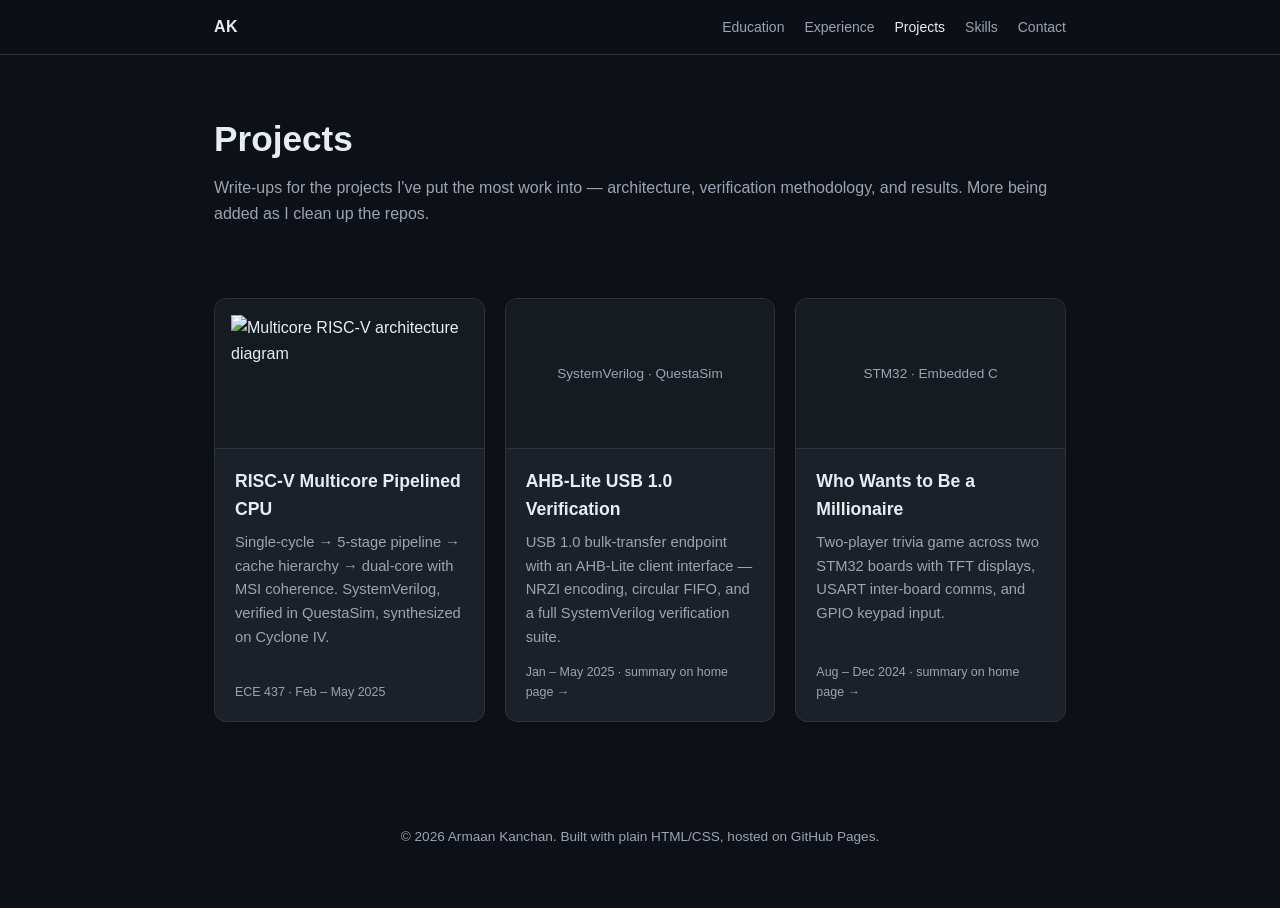
==== projects/index.html @ b57dfb1b "Add files via upload" ====
<!DOCTYPE html>
<html lang="en">
<head>
<meta charset="UTF-8">
<meta name="viewport" content="width=device-width, initial-scale=1.0">
<title>Projects — Armaan Kanchan</title>
<meta name="description" content="Project write-ups by Armaan Kanchan — RISC-V CPU design, USB verification, embedded systems.">
<link rel="stylesheet" href="../assets/css/site.css">
</head>
<body>

<header class="nav">
  <div class="nav-inner">
    <a href="../" class="brand" style="color:inherit;">AK</a>
    <nav class="nav-links">
      <a href="../#education">Education</a>
      <a href="../#experience">Experience</a>
      <a href="./" class="active">Projects</a>
      <a href="../#skills">Skills</a>
      <a href="../#contact">Contact</a>
    </nav>
  </div>
</header>

<div class="page-header">
  <h1>Projects</h1>
  <p>Write-ups for the projects I've put the most work into — architecture, verification methodology, and results. More being added as I clean up the repos.</p>
</div>

<section>
  <div class="projects-grid">

    <div class="project-card">
      <a class="project-card-link" href="riscv-multicore-cpu/">
        <div class="thumb"><img src="riscv-multicore-cpu/figs/fig1-multicore-arch.png" alt="Multicore RISC-V architecture diagram"></div>
        <div class="body">
          <h3>RISC-V Multicore Pipelined CPU</h3>
          <p>Single-cycle → 5-stage pipeline → cache hierarchy → dual-core with MSI coherence. SystemVerilog, verified in QuestaSim, synthesized on Cyclone IV.</p>
          <div class="meta">ECE 437 · Feb – May 2025</div>
        </div>
      </a>
    </div>

    <div class="project-card">
      <a class="project-card-link" href="../#projects">
        <div class="thumb" style="color:var(--text-dim);font-size:0.85rem;">SystemVerilog · QuestaSim</div>
        <div class="body">
          <h3>AHB-Lite USB 1.0 Verification</h3>
          <p>USB 1.0 bulk-transfer endpoint with an AHB-Lite client interface — NRZI encoding, circular FIFO, and a full SystemVerilog verification suite.</p>
          <div class="meta">Jan – May 2025 · summary on home page →</div>
        </div>
      </a>
    </div>

    <div class="project-card">
      <a class="project-card-link" href="../#projects">
        <div class="thumb" style="color:var(--text-dim);font-size:0.85rem;">STM32 · Embedded C</div>
        <div class="body">
          <h3>Who Wants to Be a Millionaire</h3>
          <p>Two-player trivia game across two STM32 boards with TFT displays, USART inter-board comms, and GPIO keypad input.</p>
          <div class="meta">Aug – Dec 2024 · summary on home page →</div>
        </div>
      </a>
    </div>

  </div>
</section>

<footer>
  © <span id="year"></span> Armaan Kanchan. Built with plain HTML/CSS, hosted on GitHub Pages.
</footer>

<script>
  document.getElementById('year').textContent = new Date().getFullYear();
</script>

</body>
</html>
---- assets/css/site.css ----
:root{
  --bg:#0d1117;
  --bg-alt:#161b22;
  --card:#1c2129;
  --border:#2d333b;
  --text:#e6edf3;
  --text-dim:#9aa4b2;
  --accent:#4f8cff;
  --accent-soft:rgba(79,140,255,0.12);
  --max-w:900px;
  --max-w-article:820px;
}
*{box-sizing:border-box;}
html{scroll-behavior:smooth;}
body{
  margin:0;
  background:var(--bg);
  color:var(--text);
  font-family:-apple-system,BlinkMacSystemFont,"Segoe UI",Roboto,Helvetica,Arial,sans-serif;
  line-height:1.6;
}
a{color:var(--accent);text-decoration:none;}
a:hover{text-decoration:underline;}

header.nav{
  position:sticky;top:0;z-index:10;
  background:rgba(13,17,23,0.85);
  backdrop-filter:blur(8px);
  border-bottom:1px solid var(--border);
}
.nav-inner{
  max-width:var(--max-w);margin:0 auto;
  padding:14px 24px;
  display:flex;justify-content:space-between;align-items:center;
}
.nav-inner .brand{font-weight:700;letter-spacing:.5px;}
.nav-links{display:flex;gap:20px;font-size:14px;}
.nav-links a{color:var(--text-dim);}
.nav-links a:hover, .nav-links a.active{color:var(--text);}

section{
  max-width:var(--max-w);
  margin:0 auto;
  padding:64px 24px;
}

.hero{
  padding-top:96px;padding-bottom:56px;
  text-align:left;
}
.hero h1{
  font-size:2.6rem;margin:0 0 8px;
}
.hero .role{
  color:var(--accent);font-size:1.15rem;font-weight:600;margin-bottom:16px;
}
.hero p.lead{
  color:var(--text-dim);max-width:640px;font-size:1.05rem;
}
.contact-row{
  display:flex;flex-wrap:wrap;gap:14px;margin-top:24px;
}
.contact-row a{
  border:1px solid var(--border);
  padding:8px 16px;border-radius:8px;
  font-size:14px;color:var(--text);
}
.contact-row a:hover{background:var(--accent-soft);border-color:var(--accent);text-decoration:none;}

h2.section-title{
  font-size:1.5rem;
  margin-bottom:28px;
  display:flex;align-items:center;gap:12px;
}
h2.section-title::after{
  content:"";flex:1;height:1px;background:var(--border);
}

.card{
  background:var(--card);
  border:1px solid var(--border);
  border-radius:12px;
  padding:24px;
  margin-bottom:20px;
}
.card-head{
  display:flex;justify-content:space-between;flex-wrap:wrap;gap:6px;
  margin-bottom:6px;
}
.card-head h3{margin:0;font-size:1.05rem;}
.card-head .place{color:var(--text-dim);font-size:0.9rem;}
.card-head .dates{color:var(--text-dim);font-size:0.85rem;white-space:nowrap;}

.card-head-main{
  display:flex;align-items:center;gap:14px;
}
.logo-badge{
  flex:none;
  width:44px;height:44px;
  background:#fff;
  border-radius:10px;
  display:flex;align-items:center;justify-content:center;
  padding:6px;
  box-shadow:0 1px 3px rgba(0,0,0,0.4);
}
.logo-badge img{
  width:100%;height:100%;object-fit:contain;
}
.card ul{margin:10px 0 0;padding-left:20px;color:var(--text-dim);font-size:0.95rem;}
.card ul li{margin-bottom:6px;}

.tags{display:flex;flex-wrap:wrap;gap:8px;margin-top:12px;}
.tag{
  background:var(--accent-soft);
  color:var(--accent);
  font-size:0.78rem;
  padding:3px 10px;
  border-radius:999px;
  font-weight:600;
}

.project-links{margin-top:14px;display:flex;gap:14px;flex-wrap:wrap;font-size:0.9rem;}

.projects-grid{
  display:grid;
  grid-template-columns:repeat(auto-fit,minmax(260px,1fr));
  gap:20px;
}
.projects-grid .card{margin-bottom:0;display:flex;flex-direction:column;}

.placeholder-card{
  border:1px dashed var(--border);
  background:transparent;
}
.placeholder-card h3{color:var(--text-dim);}

.skills-grid{
  display:grid;
  grid-template-columns:repeat(auto-fit,minmax(220px,1fr));
  gap:20px;
}
.skills-grid .card{margin-bottom:0;}
.skills-grid h3{margin:0 0 12px;font-size:0.95rem;color:var(--text-dim);text-transform:uppercase;letter-spacing:.05em;}

footer{
  text-align:center;
  padding:40px 24px 60px;
  color:var(--text-dim);
  font-size:0.85rem;
}

@media (max-width:600px){
  .hero h1{font-size:2rem;}
  .nav-links{gap:12px;font-size:13px;}
}

/* ---------- Project listing page ---------- */
.page-header{
  max-width:var(--max-w);
  margin:0 auto;
  padding:56px 24px 8px;
}
.page-header h1{font-size:2.2rem;margin:0 0 8px;}
.page-header p{color:var(--text-dim);margin:0;}

.project-card{
  background:var(--card);
  border:1px solid var(--border);
  border-radius:12px;
  overflow:hidden;
  display:flex;flex-direction:column;
  transition:border-color .15s ease, transform .15s ease;
}
.project-card:hover{border-color:var(--accent);transform:translateY(-2px);}
.project-card a.project-card-link{color:inherit;text-decoration:none;display:flex;flex-direction:column;height:100%;}
.project-card .thumb{
  height:150px;
  background:var(--bg-alt);
  display:flex;align-items:center;justify-content:center;
  border-bottom:1px solid var(--border);
  overflow:hidden;
}
.project-card .thumb img{width:100%;height:100%;object-fit:contain;padding:16px;}
.project-card .body{padding:18px 20px;flex:1;display:flex;flex-direction:column;}
.project-card h3{margin:0 0 8px;font-size:1.1rem;}
.project-card p{margin:0;color:var(--text-dim);font-size:0.92rem;flex:1;}
.project-card .meta{margin-top:14px;font-size:0.78rem;color:var(--text-dim);}

/* ---------- Project detail / article page ---------- */
.article-header{
  max-width:var(--max-w-article);
  margin:0 auto;
  padding:56px 24px 0;
}
.breadcrumb{font-size:0.85rem;color:var(--text-dim);margin-bottom:18px;}
.breadcrumb a{color:var(--text-dim);}
.breadcrumb a:hover{color:var(--accent);}
.article-header h1{font-size:2.1rem;margin:0 0 10px;}
.article-header .subtitle{color:var(--accent);font-size:1.05rem;font-weight:600;margin-bottom:14px;}
.article-header .meta-row{
  display:flex;flex-wrap:wrap;gap:10px;
  color:var(--text-dim);font-size:0.85rem;
  margin-bottom:8px;
}
.article-header .meta-row span{
  border:1px solid var(--border);
  border-radius:999px;
  padding:3px 12px;
}

.article{
  max-width:var(--max-w-article);
  margin:0 auto;
  padding:24px 24px 80px;
}
.article h2{
  font-size:1.4rem;
  margin:48px 0 16px;
  padding-top:8px;
  border-top:1px solid var(--border);
}
.article h2:first-child{border-top:none;margin-top:0;}
.article h3{font-size:1.1rem;margin:28px 0 12px;color:var(--text);}
.article p{color:var(--text-dim);margin:0 0 16px;}
.article ul, .article ol{color:var(--text-dim);padding-left:22px;margin:0 0 16px;}
.article li{margin-bottom:8px;}
.article li a{color:var(--accent);}
.article strong{color:var(--text);}
.article code{
  background:var(--bg-alt);
  border:1px solid var(--border);
  border-radius:4px;
  padding:1px 6px;
  font-size:0.88em;
  color:var(--text);
}

.notice{
  background:var(--bg-alt);
  border:1px solid var(--border);
  border-left:3px solid var(--accent);
  border-radius:8px;
  padding:14px 18px;
  color:var(--text-dim);
  font-size:0.92rem;
  margin:0 0 28px;
}
.notice a{color:var(--accent);}

figure{margin:24px 0;}
figure img{
  width:100%;
  border-radius:8px;
  border:1px solid var(--border);
  background:#fff;
  display:block;
}
figcaption{
  text-align:center;
  color:var(--text-dim);
  font-size:0.85rem;
  margin-top:10px;
}

.table-wrap{overflow-x:auto;margin:0 0 24px;}
table{
  width:100%;
  border-collapse:collapse;
  font-size:0.88rem;
}
table caption{
  text-align:left;
  color:var(--text-dim);
  font-size:0.85rem;
  margin-bottom:8px;
  caption-side:top;
}
th, td{
  border:1px solid var(--border);
  padding:8px 12px;
  text-align:left;
  white-space:nowrap;
}
th{
  background:var(--bg-alt);
  color:var(--text);
  font-weight:600;
}
td{color:var(--text-dim);}
tr:nth-child(even) td{background:rgba(255,255,255,0.02);}

.stat-grid{
  display:grid;
  grid-template-columns:repeat(auto-fit,minmax(150px,1fr));
  gap:14px;
  margin:0 0 24px;
}
.stat{
  background:var(--card);
  border:1px solid var(--border);
  border-radius:10px;
  padding:16px;
}
.stat .num{font-size:1.4rem;font-weight:700;color:var(--accent);}
.stat .label{font-size:0.78rem;color:var(--text-dim);margin-top:4px;}

.module-table code{white-space:nowrap;}

.back-link{
  display:inline-block;
  margin:0 0 8px;
}
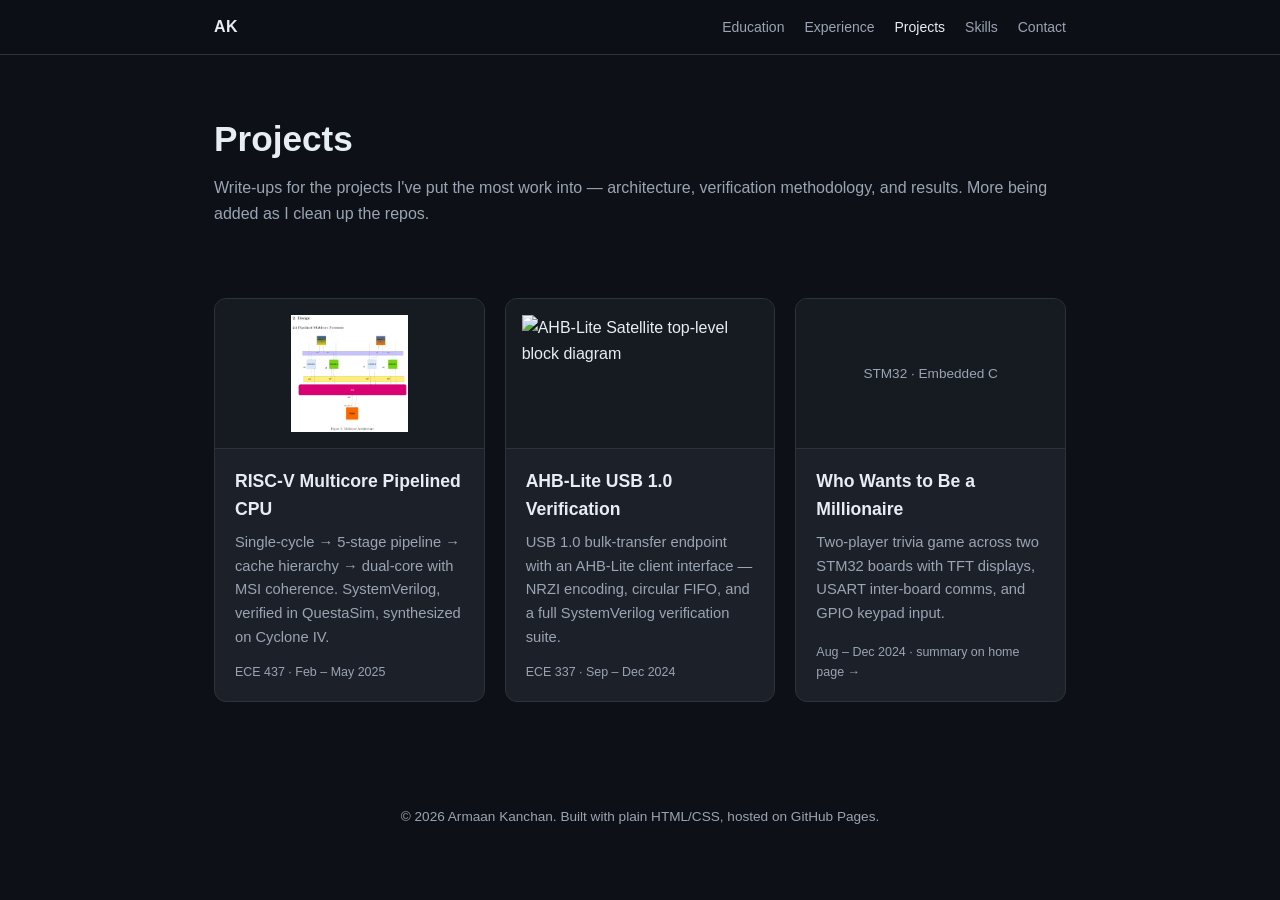
==== commit 6a64f741: "Add files via upload" ====
--- a/projects/index.html
+++ b/projects/index.html
@@ -42,12 +42,12 @@
     </div>
 
     <div class="project-card">
-      <a class="project-card-link" href="../#projects">
-        <div class="thumb" style="color:var(--text-dim);font-size:0.85rem;">SystemVerilog · QuestaSim</div>
+      <a class="project-card-link" href="ahb-lite-usb/">
+        <div class="thumb"><img src="ahb-lite-usb/figs/fig1-top-level.png" alt="AHB-Lite Satellite top-level block diagram"></div>
         <div class="body">
           <h3>AHB-Lite USB 1.0 Verification</h3>
           <p>USB 1.0 bulk-transfer endpoint with an AHB-Lite client interface — NRZI encoding, circular FIFO, and a full SystemVerilog verification suite.</p>
-          <div class="meta">Jan – May 2025 · summary on home page →</div>
+          <div class="meta">ECE 337 · Sep – Dec 2024</div>
         </div>
       </a>
     </div>
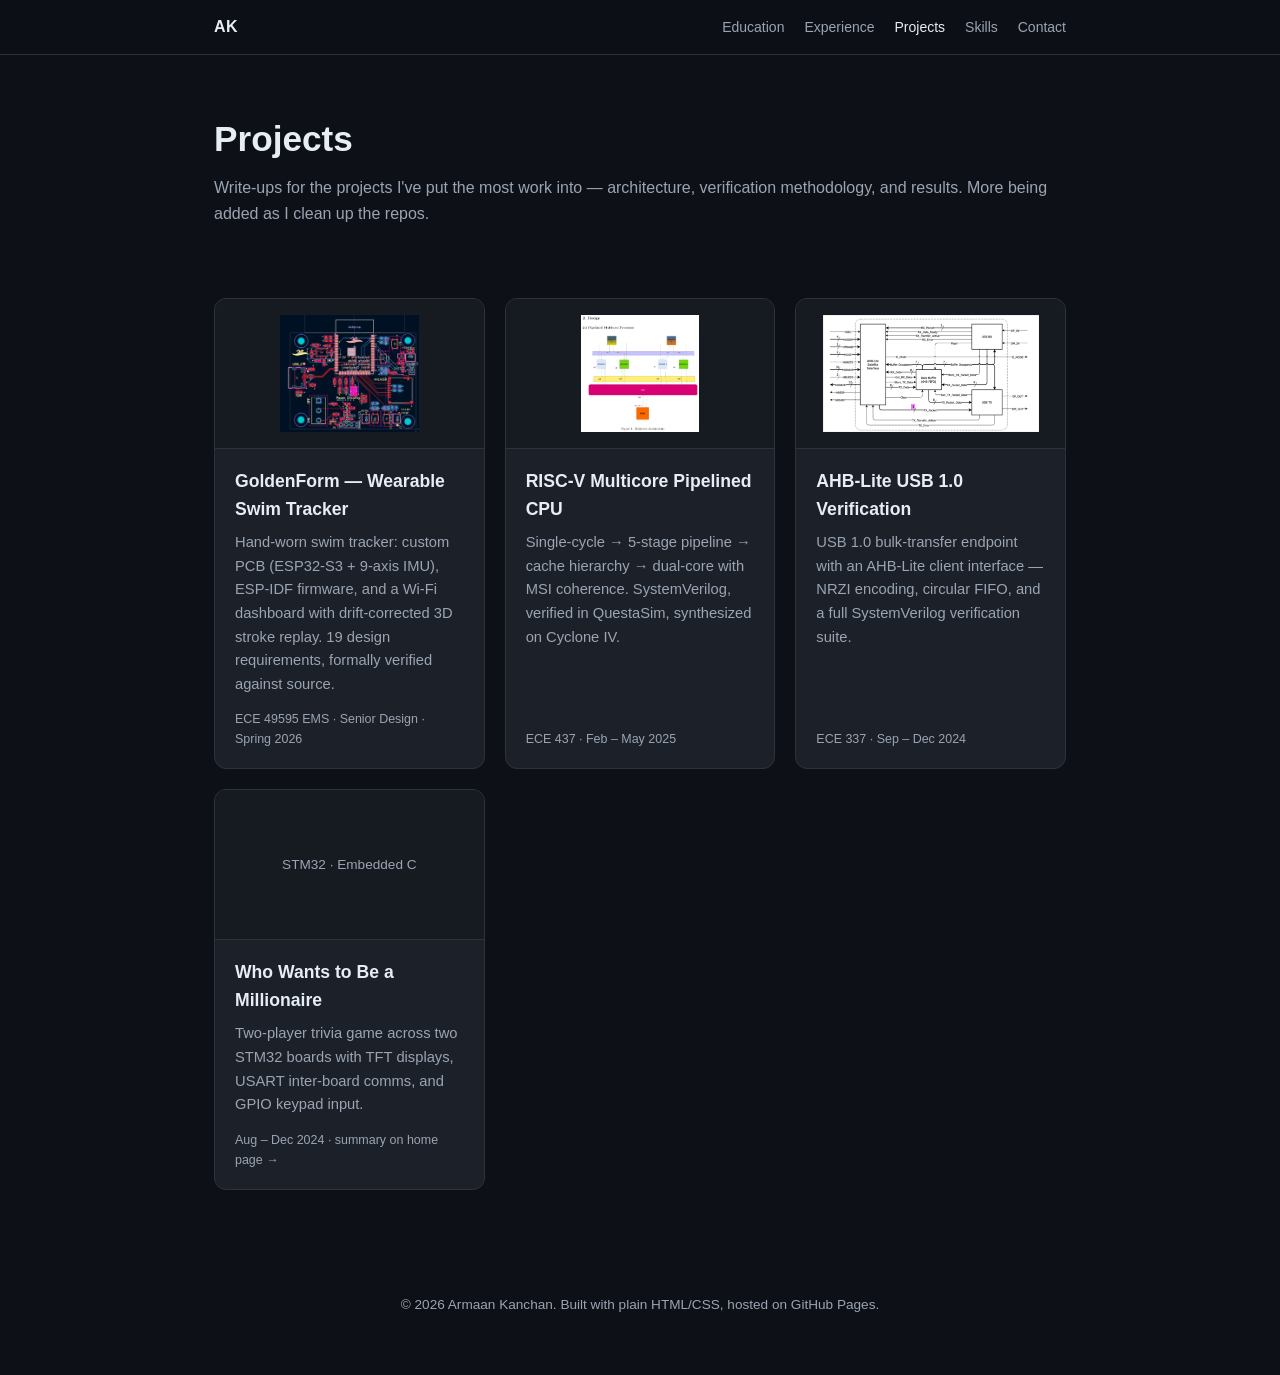
==== commit caaa23d7: "Add files via upload" ====
--- a/projects/index.html
+++ b/projects/index.html
@@ -29,6 +29,17 @@
 
 <section>
   <div class="projects-grid">
+
+    <div class="project-card">
+      <a class="project-card-link" href="goldenform-swim-tracker/">
+        <div class="thumb"><img src="goldenform-swim-tracker/figs/fig0b-pcb-layout.jpg" alt="GoldenForm custom PCB layout"></div>
+        <div class="body">
+          <h3>GoldenForm — Wearable Swim Tracker</h3>
+          <p>Hand-worn swim tracker: custom PCB (ESP32-S3 + 9-axis IMU), ESP-IDF firmware, and a Wi-Fi dashboard with drift-corrected 3D stroke replay. 19 design requirements, formally verified against source.</p>
+          <div class="meta">ECE 49595 EMS · Senior Design · Spring 2026</div>
+        </div>
+      </a>
+    </div>
 
     <div class="project-card">
       <a class="project-card-link" href="riscv-multicore-cpu/">
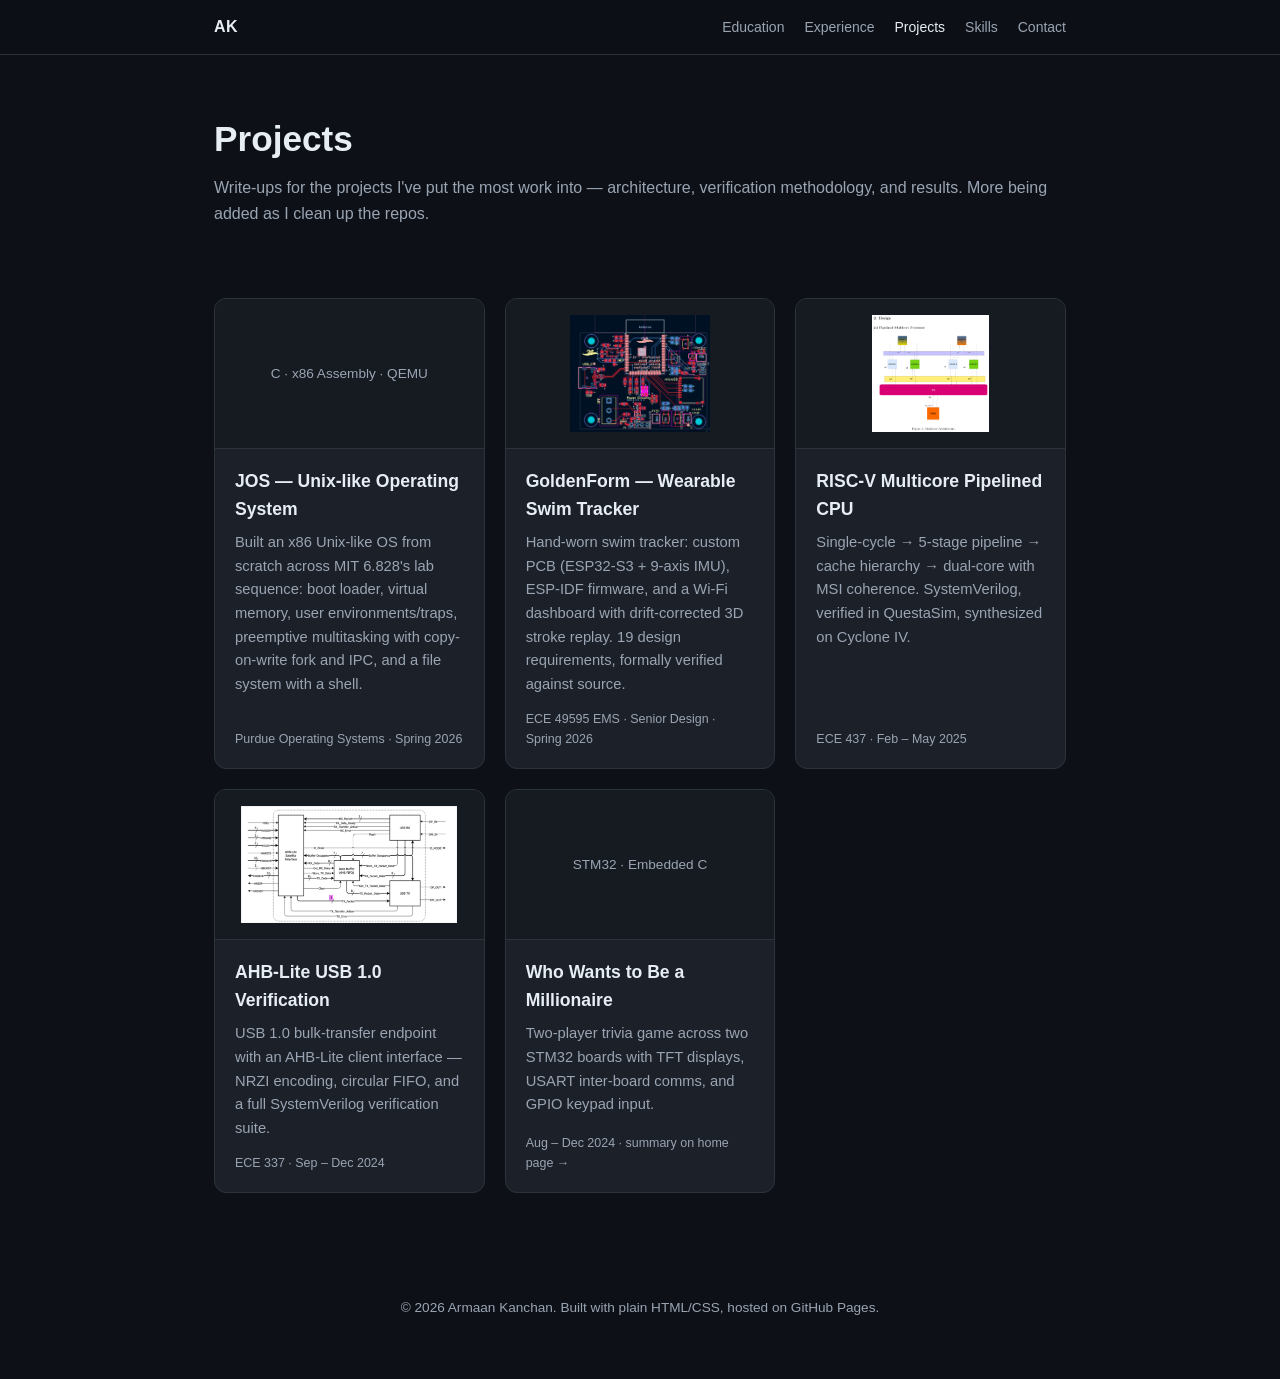
==== commit 024ff948: "Add files via upload" ====
--- a/projects/index.html
+++ b/projects/index.html
@@ -29,6 +29,17 @@
 
 <section>
   <div class="projects-grid">
+
+    <div class="project-card">
+      <a class="project-card-link" href="jos-operating-system/">
+        <div class="thumb" style="color:var(--text-dim);font-size:0.85rem;">C · x86 Assembly · QEMU</div>
+        <div class="body">
+          <h3>JOS — Unix-like Operating System</h3>
+          <p>Built an x86 Unix-like OS from scratch across MIT 6.828's lab sequence: boot loader, virtual memory, user environments/traps, preemptive multitasking with copy-on-write fork and IPC, and a file system with a shell.</p>
+          <div class="meta">Purdue Operating Systems · Spring 2026</div>
+        </div>
+      </a>
+    </div>
 
     <div class="project-card">
       <a class="project-card-link" href="goldenform-swim-tracker/">
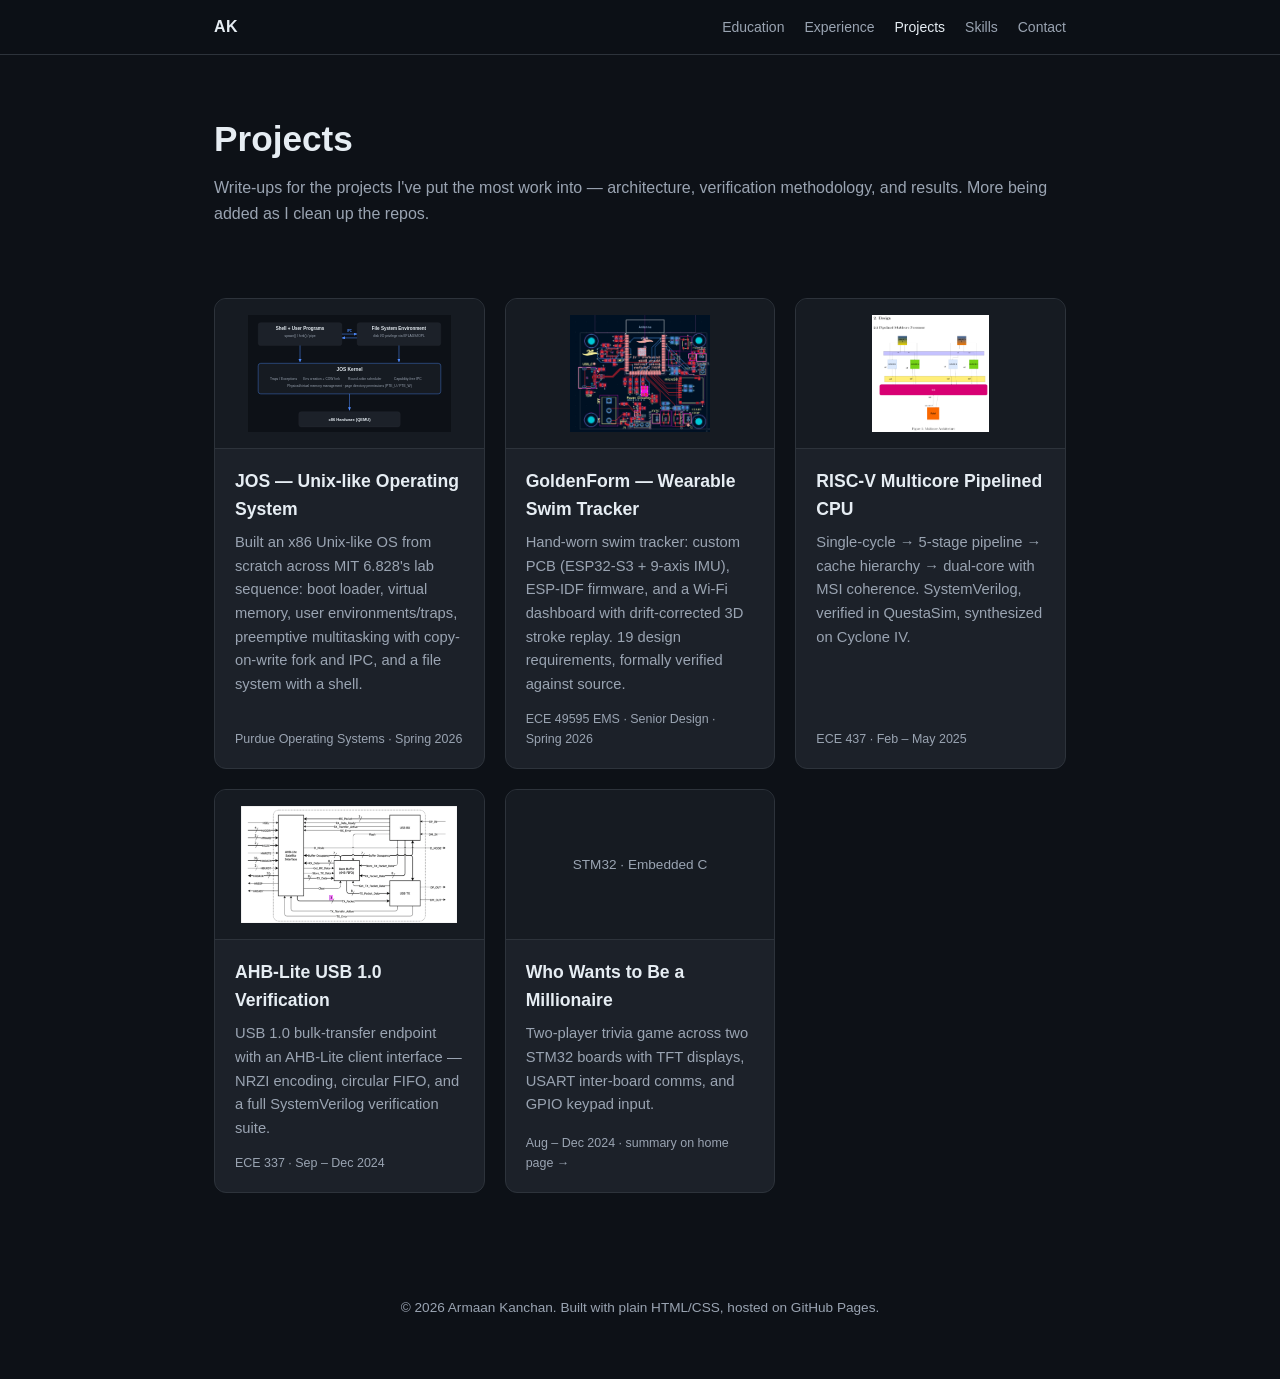
==== commit 91d76720: "Add files via upload" ====
--- a/projects/index.html
+++ b/projects/index.html
@@ -32,7 +32,7 @@
 
     <div class="project-card">
       <a class="project-card-link" href="jos-operating-system/">
-        <div class="thumb" style="color:var(--text-dim);font-size:0.85rem;">C · x86 Assembly · QEMU</div>
+        <div class="thumb"><img src="jos-operating-system/figs/fig1-jos-architecture.svg" alt="JOS exokernel architecture diagram"></div>
         <div class="body">
           <h3>JOS — Unix-like Operating System</h3>
           <p>Built an x86 Unix-like OS from scratch across MIT 6.828's lab sequence: boot loader, virtual memory, user environments/traps, preemptive multitasking with copy-on-write fork and IPC, and a file system with a shell.</p>
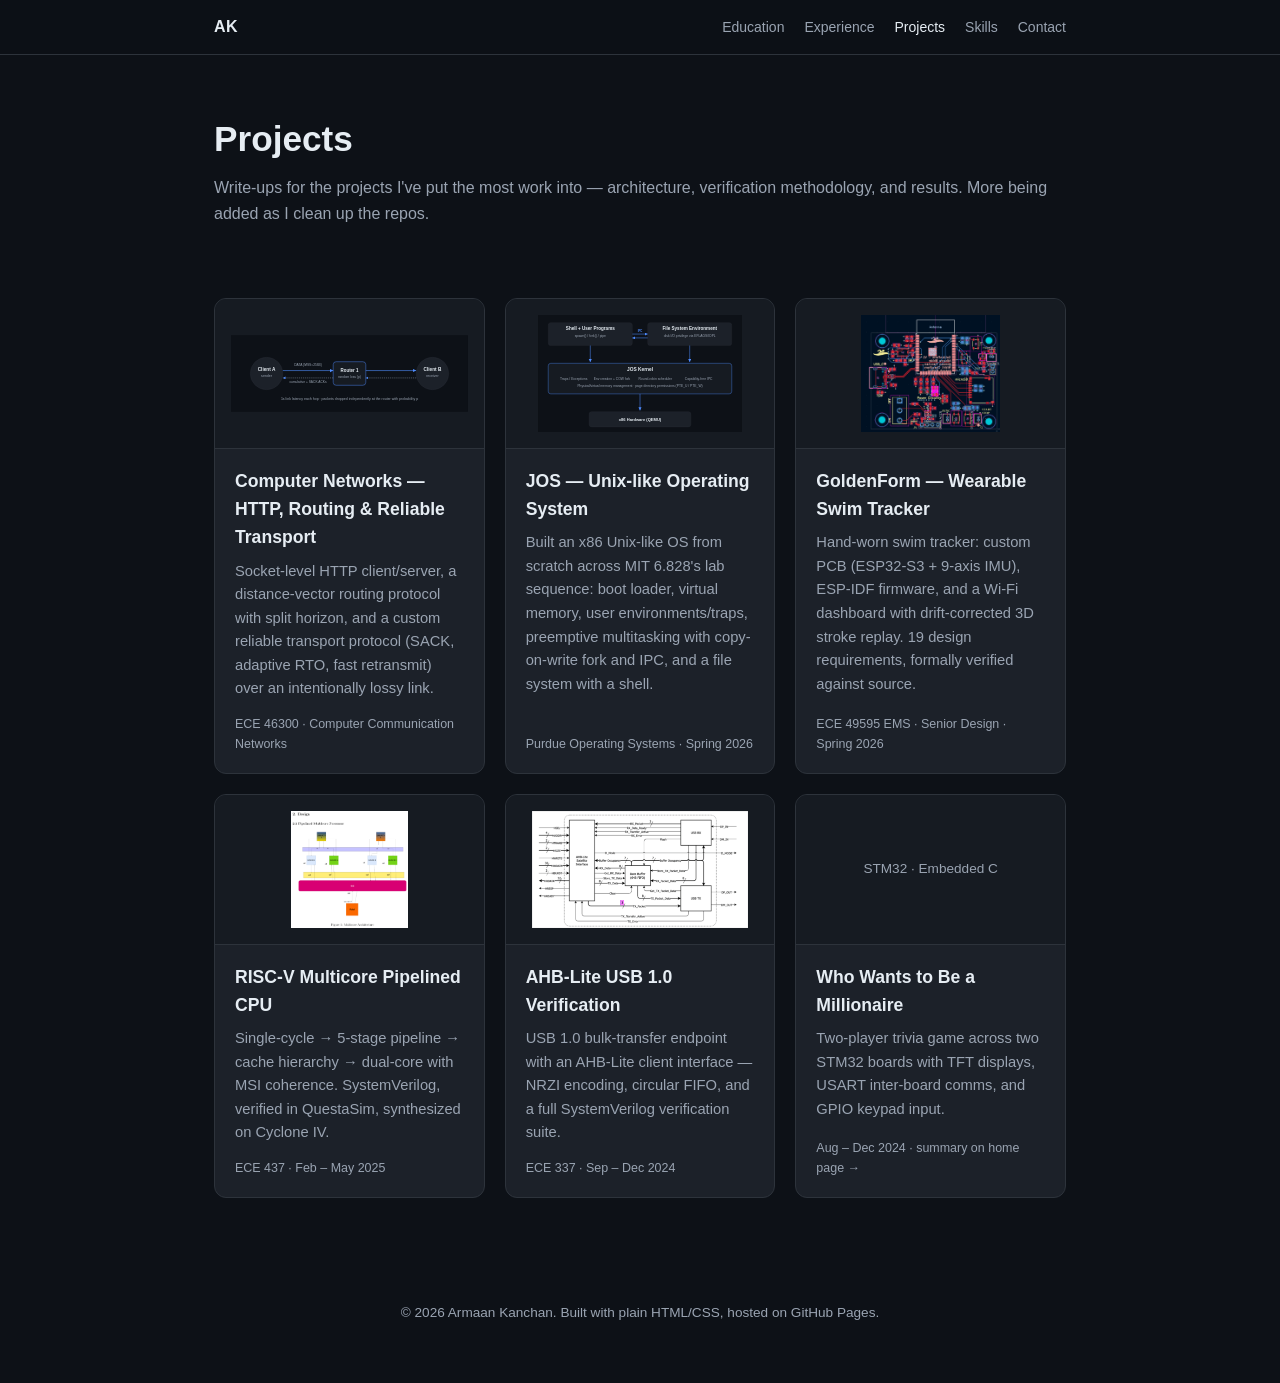
==== commit 6fbf75a3: "Add files via upload" ====
--- a/projects/index.html
+++ b/projects/index.html
@@ -29,6 +29,17 @@
 
 <section>
   <div class="projects-grid">
+
+    <div class="project-card">
+      <a class="project-card-link" href="computer-networks/">
+        <div class="thumb"><img src="computer-networks/figs/fig1-lab4-topology.svg" alt="Reliable transport lab network topology"></div>
+        <div class="body">
+          <h3>Computer Networks — HTTP, Routing &amp; Reliable Transport</h3>
+          <p>Socket-level HTTP client/server, a distance-vector routing protocol with split horizon, and a custom reliable transport protocol (SACK, adaptive RTO, fast retransmit) over an intentionally lossy link.</p>
+          <div class="meta">ECE 46300 · Computer Communication Networks</div>
+        </div>
+      </a>
+    </div>
 
     <div class="project-card">
       <a class="project-card-link" href="jos-operating-system/">
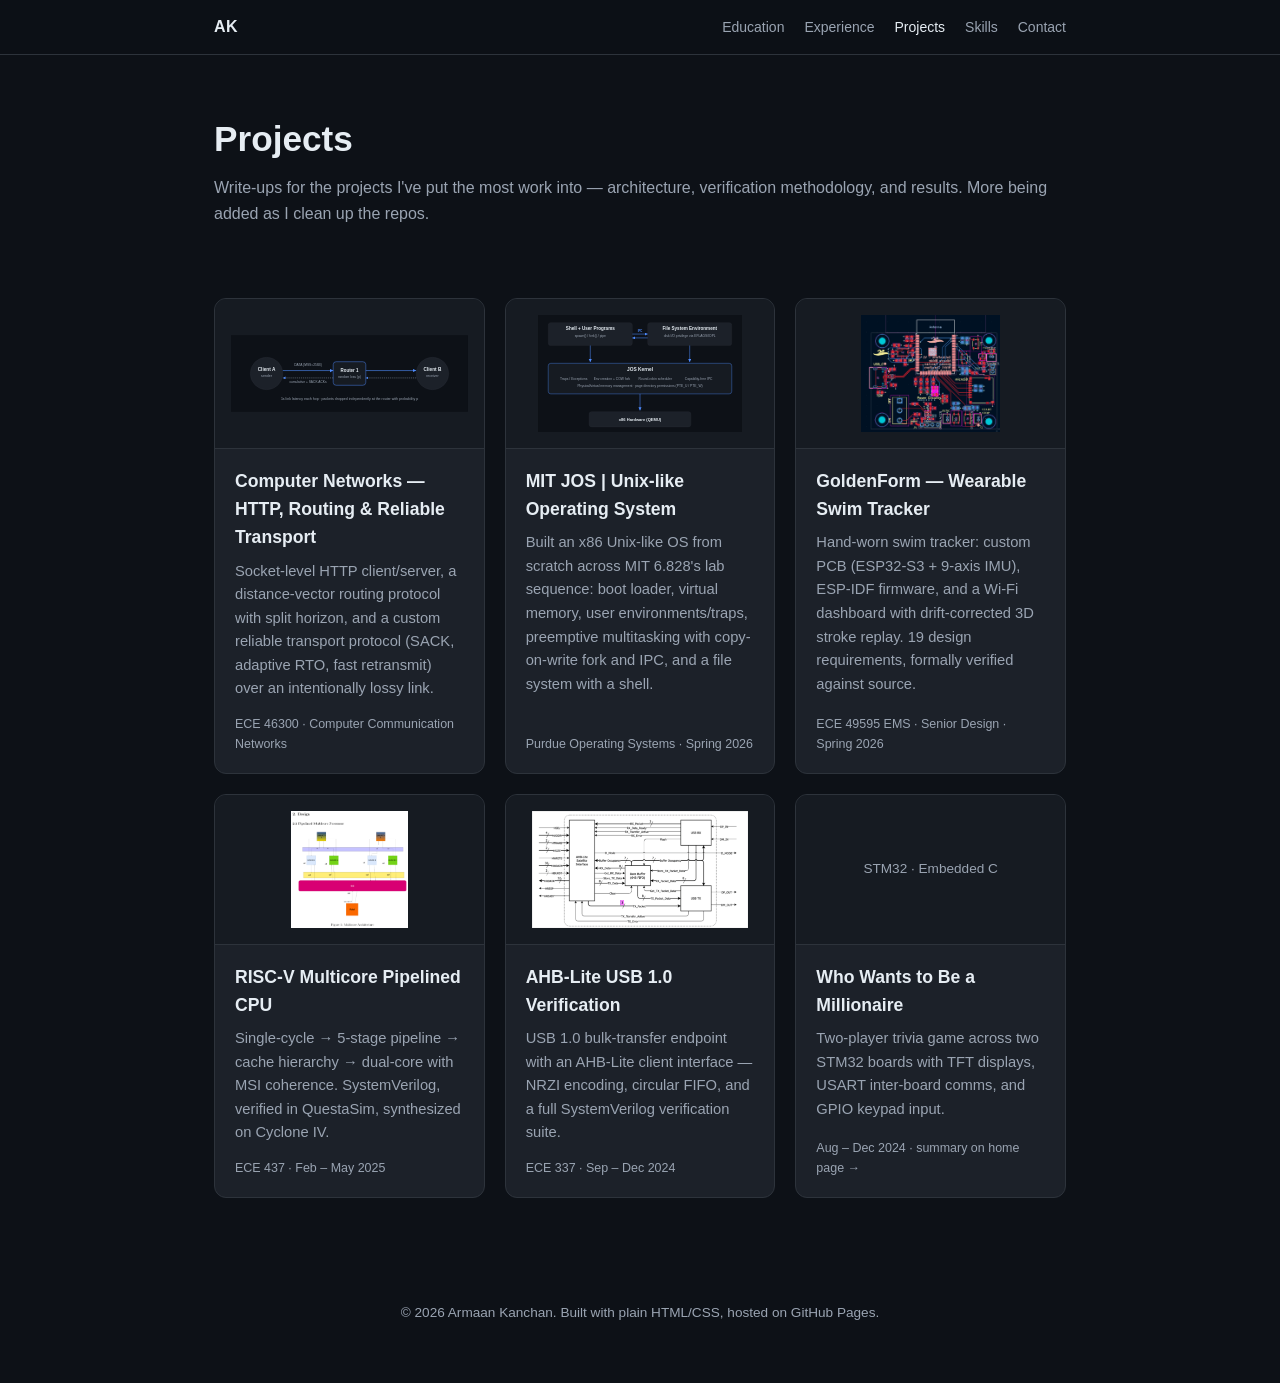
==== commit 00e98ed7: "Update index.html" ====
--- a/projects/index.html
+++ b/projects/index.html
@@ -45,7 +45,7 @@
       <a class="project-card-link" href="jos-operating-system/">
         <div class="thumb"><img src="jos-operating-system/figs/fig1-jos-architecture.svg" alt="JOS exokernel architecture diagram"></div>
         <div class="body">
-          <h3>JOS — Unix-like Operating System</h3>
+          <h3>MIT JOS | Unix-like Operating System</h3>
           <p>Built an x86 Unix-like OS from scratch across MIT 6.828's lab sequence: boot loader, virtual memory, user environments/traps, preemptive multitasking with copy-on-write fork and IPC, and a file system with a shell.</p>
           <div class="meta">Purdue Operating Systems · Spring 2026</div>
         </div>
--- a/assets/css/site.css
+++ b/assets/css/site.css
@@ -48,6 +48,18 @@
   padding-top:96px;padding-bottom:56px;
   text-align:left;
 }
+.hero-inner{
+  display:flex;align-items:center;gap:32px;flex-wrap:wrap;
+}
+.avatar{
+  flex:none;
+  width:140px;height:140px;
+  border-radius:50%;
+  object-fit:cover;
+  border:3px solid var(--border);
+  box-shadow:0 4px 16px rgba(0,0,0,0.35);
+}
+.hero-text{flex:1;min-width:260px;}
 .hero h1{
   font-size:2.6rem;margin:0 0 8px;
 }
